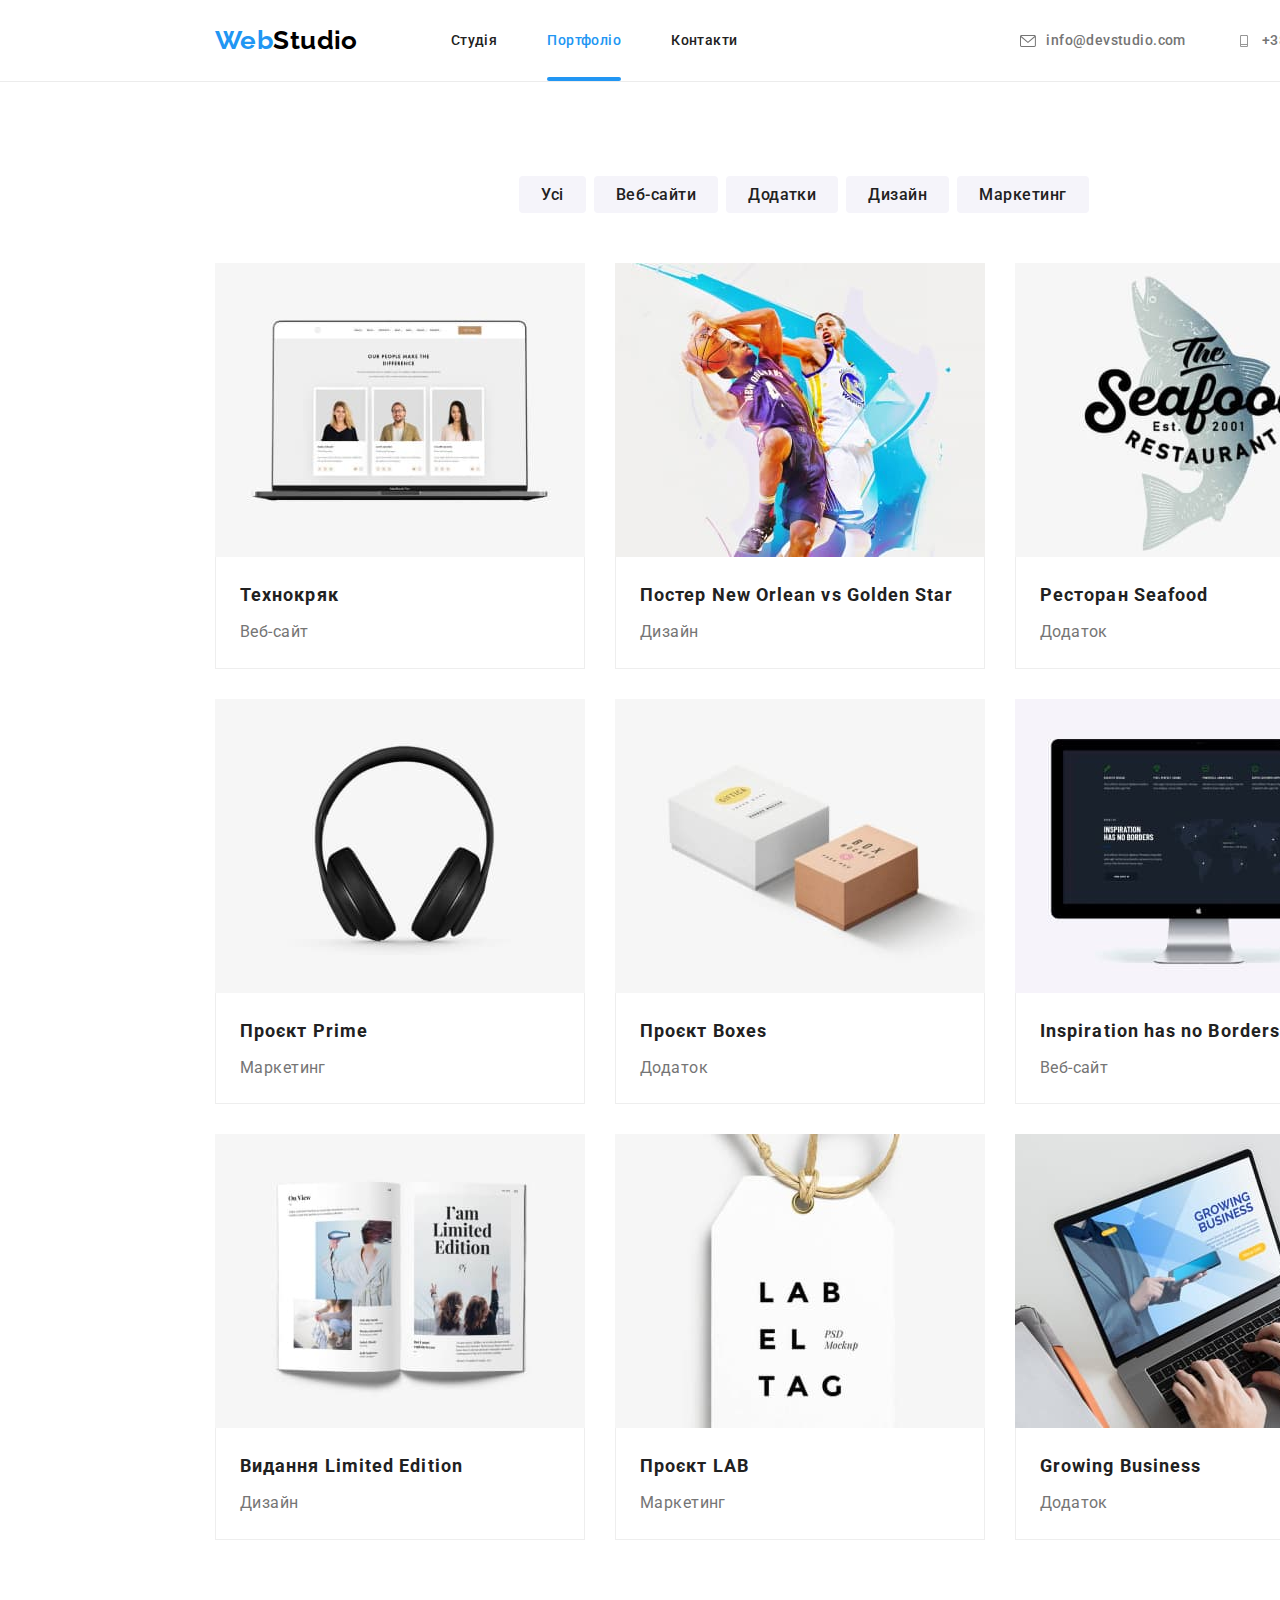
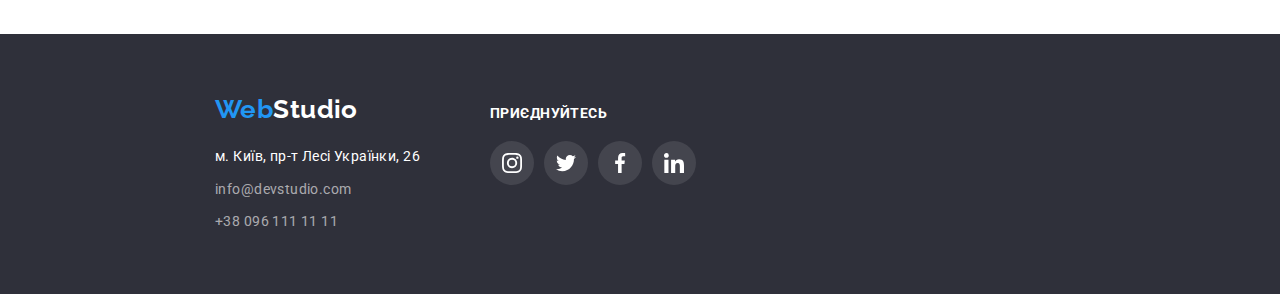
==== portfolio.html @ 66ec5fab "розмітив форму "замовити послугу"" ====
<!DOCTYPE html>
<html lang="uk">
  <head>
    <meta charset="UTF-8" />
    <meta http-equiv="X-UA-Compatible" content="IE=edge" />
    <meta name="viewport" content="width=device-width, initial-scale=1.0" />
    <title>Портфоліо</title>
    <link rel="preconnect" href="https://fonts.googleapis.com" />
    <link rel="preconnect" href="https://fonts.gstatic.com" crossorigin />
    <link href="https://fonts.googleapis.com/css2?family=Raleway:wght@700&family=Roboto:wght@400;500;700;900&display=swap"
      rel="stylesheet" >
      <link rel="stylesheet" href="https://cdnjs.cloudflare.com/ajax/libs/modern-normalize/1.1.0/modern-normalize.min.css">
    <link rel="stylesheet" href="./css/style.css" />
  </head>
  <body>
    <header class="header">
      <div class="container main-nav">
        <nav class="main-nav">
          <a href="./index.html" class="logo" lang="en"
            ><span class="web">Web</span>Studio</a
          >
          <ul class="menu">
            <li class="item">
              <a href="./index.html" class="link">Студія</a>
            </li>
            <li class="item">
              <a href="./portfolio.html" class="link current">Портфоліо</a>
            </li>
            <li class="item"><a href="" class="link">Контакти</a></li>
          </ul>
        </nav>
        <ul class="contact-header">
          <li class="item mail">
            <a href="mailto:info@devstudio.com" class="link"
              >
              <svg class="cont">
                <use href="./images/icons.svg#icon-mail"></use>
              </svg>
              info@devstudio.com</a
            >
          </li>
          <li class="item tel">
            <a href="tel:+380961111111" class="link"> <svg class="cont">
              <use href="./images/icons.svg#icon-tel"></use>
            </svg>+38 096 111 11 11</a>
          </li>
        </ul>
      </div>
    </header>
    <main>
      <section class="section">
      <h1 class="none">список карток</h1>
      <div class="container">
        <ul class="filtrs">
          <li><button type="button" class="button">Усі</button></li>
          <li><button type="button" class="button">Веб-сайти</button></li>
          <li><button type="button" class="button">Додатки</button></li>
          <li><button type="button" class="button">Дизайн</button></li>
          <li><button type="button" class="button">Маркетинг</button></li>
        </ul>
      </div>
        <div class="container">
          <ul class="list-filters">
            <li class="list-card">
              <a href="" class="card">
                  <div class="img-box">
                    <img src="./images/krayk.jpg" alt="Технокряк" width="370" />
                  <div class="card-overlay">
                    <p class="hover-text">Ресурс пропонує комплексні пропозиції з різним рівнем функціоналу та сервісів. Все це дозволить відвідувачу отримати вичерпні відомості про компанію чи приватну особу.</p>
                  </div>
                  </div>
                <div class="cards">
                  <h2 class="service-name">Технокряк</h2>
                <p class="service-type">Веб-сайт</p>
                </div>
              </a>
            </li>
            <li class="list-card">
              <a href="" class="card">
                <div class="img-box">
                <img src="./images/poster.jpg" 
                alt="Постер" width="370" />
                <div class="card-overlay">
                <p class="hover-text">Ресурс пропонує комплексні пропозиції з різним рівнем функціоналу та сервісів. Все це дозволить відвідувачу отримати вичерпні відомості про компанію чи приватну особу.</p>
              </div>
            </div>
                <div class="cards">
                  <h2 class="service-name">
                    Постер <span lang="en">New Orlean vs Golden Star</span>
                  </h2>
                  <p class="service-type">Дизайн</p>
                </div>
              </a>
            </li>
            <li class="list-card">
              <a href="" class="card">
                <div class="img-box">
                <img src="./images/seafoot.jpg" alt="ресторан" width="370" />
                <div class="card-overlay">
                <p class="hover-text">Ресурс пропонує комплексні пропозиції з різним рівнем функціоналу та сервісів. Все це дозволить відвідувачу отримати вичерпні відомості про компанію чи приватну особу.</p>
              </div>
            </div>
                <div class="cards">
                  <h2 class="service-name">
                    Ресторан <span lang="en">Seafood</span>
                  </h2>
                  <p class="service-type">Додаток</p>
                </div>
              </a>
            </li>
            <li class="list-card">
              <a href="" class="card">
                <div class="img-box">
                <img src="./images/prime.jpg" alt="проєкти" width="370" />
                <div class="card-overlay">
                <p class="hover-text">Ресурс пропонує комплексні пропозиції з різним рівнем функціоналу та сервісів. Все це дозволить відвідувачу отримати вичерпні відомості про компанію чи приватну особу.</p>
              </div>
            </div>
                <div class="cards">
                  <h2 class="service-name">Проєкт <span lang="en">Prime</span></h2>
                <p class="service-type">Маркетинг</p>
                </div>
              </a>
            </li>
            <li class="list-card">
              <a href="" class="card">
                <div class="img-box">
                <img src="./images/boxes.jpg" alt="додатки" width="370" />
                <div class="card-overlay">
                <p class="hover-text">Ресурс пропонує комплексні пропозиції з різним рівнем функціоналу та сервісів. Все це дозволить відвідувачу отримати вичерпні відомості про компанію чи приватну особу.</p>
              </div>
            </div>
                <div class="cards">
                  <h2 class="service-name">Проєкт <span lang="en">Boxes</span></h2>
                <p class="service-type">Додаток</p>
                </div>
              </a>
            </li>
            <li class="list-card">
              <a href="" class="card">
                <div class="img-box">
                <img src="./images/inspiration.jpg" alt="веб-сайти" width="370" />
                <div class="card-overlay">
                <p class="hover-text">Ресурс пропонує комплексні пропозиції з різним рівнем функціоналу та сервісів. Все це дозволить відвідувачу отримати вичерпні відомості про компанію чи приватну особу.</p>
              </div>
            </div>
                <div class="cards">
                  <h2 class="service-name">
                    <span lang="en">Inspiration has no Borders</span>
                  </h2>
                  <p class="service-type">Веб-сайт</p>
                </div>
              </a>
            </li>
            <li class="list-card">
              <a href="" class="card">
                <div class="img-box">
                <img src="./images/limited.jpg" alt="видання" width="370" />
                <div class="card-overlay">
                <p class="hover-text">Ресурс пропонує комплексні пропозиції з різним рівнем функціоналу та сервісів. Все це дозволить відвідувачу отримати вичерпні відомості про компанію чи приватну особу.</p>
              </div>
            </div>
                <div class="cards">
                  <h2 class="service-name">
                    Видання <span lang="en">Limited Edition</span>
                  </h2>
                  <p class="service-type">Дизайн</p>
                </div>
              </a>
            </li>
            <li class="list-card">
              <a href="" class="card">
                <div class="img-box">
                <img src="./images/lab.jpg" alt="маркетинг" width="370" />
                <div class="card-overlay">
                <p class="hover-text">Ресурс пропонує комплексні пропозиції з різним рівнем функціоналу та сервісів. Все це дозволить відвідувачу отримати вичерпні відомості про компанію чи приватну особу.</p>
              </div>
            </div>
                <div class="cards">
                  <h2 class="service-name">Проєкт <span lang="en">LAB</span></h2>
                <p class="service-type">Маркетинг</p>
                </div>
              </a>
            </li>
            <li class="list-card">
              <a href="" class="card">
                <div class="img-box">
                <img src="./images/growing.jpg" alt="додаток" width="370" />
                <div class="card-overlay">
                <p class="hover-text">Ресурс пропонує комплексні пропозиції з різним рівнем функціоналу та сервісів. Все це дозволить відвідувачу отримати вичерпні відомості про компанію чи приватну особу.</p>
              </div>
            </div>
                <div class="cards">
                  <h2 class="service-name">
                    <span lang="en">Growing Business</span>
                  </h2>
                  <p class="service-type">Додаток</p>
                </div>
              </a>
            </li>            
          </ul>
        </div>
      </section>
    </main>
    <footer class="footer">
      <div class="container footer-container">
        <div>
        <a href="./index.html" lang="en" class="logo-footer"
          ><span class="web">Web</span>Studio</a
        >
        <address>
          <ul class="contact-footer">
            <li class="address">
              <a
                href="https://www.google.com/maps/d/viewer?hl=ru&ie=UTF8&msa=0&ll=50.43647800000004%2C30.527334000000003&spn=0%2C0&source=embed&mid=1IC2cPqot0qdUVytNvd6RFveTOpM&z=17"
                target="_blank"
                rel="noreferrer noopener"
                class="link address"
                >м. Київ, пр-т Лесі Українки, 26</a
              >
            </li>
            <li class="address">
              <a href="mailto:info@devstudio.com" class="link"
                >info@devstudio.com</a
              >
            </li>
            <li>
              <a href="tel:+380961111111" class="link last"
                >+38 096 111 11 11</a
              >
            </li>
          </ul>
        </address>
      </div>
        <div class="social-footer"><p class="join">приєднуйтесь</p>
        <ul class="social-sites-footer">
          <li class="soc">
            <a href="https://www.instagram.com/" target="_blank" rel="noreferrer noopener"  class="social-sites-link">        
              <svg class="social-icon">
                <use href="./images/icons.svg#icon-instagram"></use>
              </svg>
          </a>
          </li>
          <li class="soc">
            <a href="https://twitter.com/?lang=ru" target="_blank" rel="noreferrer noopener" class="social-sites-link">
              <svg class="social-icon">
                <use href="./images/icons.svg#icon-twitter"></use>
              </svg>
            </a>
          </li>
          <li class="soc">
            <a href="https://uk-ua.facebook.com/" target="_blank" rel="noreferrer noopener" class="social-sites-link">
              <svg class="social-icon">
                <use href="./images/icons.svg#icon-facebook"></use>
              </svg>
            </a>
          </li>
          <li class="soc">
            <a href="https://ua.linkedin.com/" target="_blank" rel="noreferrer noopener" class="social-sites-link">
              <svg class="social-icon">
                <use href="./images/icons.svg#icon-linkedin"></use>
              </svg>
            </a>
          </li>
        </ul>
        </div>
      </div>
    </footer>
  </body>
</html>
---- css/style.css ----
/* font-family: 'Oleo Script', cursive;
font-family: 'Raleway', sans-serif;
font-family: 'Roboto', sans-serif; */
:root {
  --logo-color: #000000;
  --primary-text-color: #757575;
  --title-text-color: #212121;
  --accent-color: #2196f3;
  --header-bg-color: #ffffff;
  --primary-bg-color: #f5f5f5;
  --secondary-bg-color: #f5f4fa;
  --hero-bg-color: #2f303a;
  --contact-footer-color: rgba(255, 255, 255, 0.6);
  --color-button-filters: rgba(33, 33, 33, 1);
  --border-header-color: rgba(236, 236, 236, 1);
}

body {
  font-family: 'Roboto', sans-serif;
  font-size: 14px;
  line-height: 1.2;
  letter-spacing: 0.03em;
  color: var(--primary-text-color);
  background-color: var(--header-bg-color);
}

h1,
h2,
h3,
h4,
h5,
h6 {
  margin: 0;
}

img {
  display: block;
  max-width: 100%;
  height: auto;
}
/* прибираємо зайвий заголовок з головної сторінки */
.none {
    position: absolute;
    width: 1px;
    height: 1px;
    margin: -1px;
    border: 0;
    padding: 0;
    clip: rect(0 0 0 0);
    overflow: hidden;
  }

ul {
  margin: 0;
  padding: 0;
  list-style: none;
}

a {
  text-decoration: none;
}

/* хедер */

.header {
  width: 1600px;
  margin: 0 auto;
  border-bottom: 1px solid var(--border-header-color);
}

.logo {
  display: block;
  margin-left: 0;
  margin-right: 93px;

  font-family: 'Raleway', sans-serif;
  font-weight: 700;
  font-size: 26px;
  color: var(--logo-color);
}

.web {
  color: var(--accent-color);
}

/* меню */

.link.current {
  color: var(--accent-color);
}

.menu {
  display: flex;
}

.main-nav {
  display: flex;
  align-items: center;
}

.link.current::after {
  content: '';

  position: absolute;
  left: 0;
  bottom: 0;
  display: inline-block;
  width: 100%;
  height: 4px;
  border-radius: 2px;
  background-color: var(--accent-color);
}

.menu li + li {
  margin-left: 50px;
}

/* .menu li:not(:last-child) {
  margin-right: 50px;
} */
/* .menu li {
  margin-right: 50px;
}
.menu li:last-child {
  margin-right: 0;
} */

.menu a {
  position: relative;
  display: block;
  padding-top: 32px;
  padding-bottom: 32px;
  font-weight: 500;
  color: var(--title-text-color);

  transition: color 250ms cubic-bezier(0.4, 0, 0.2, 1);
}

.menu .link:hover,
.menu .link:focus {
  color: var(--accent-color);
}

/* контакти хедера*/

.contact-header {
  display: flex;
  margin-left: auto; 
}

.contact-header .item {
  color: #757575;
}

.contact-header .item + .item {
  margin-left: 50px;
}

.contact-header .link {
  width: 100%;
  display: flex;
  align-items: center;
  font-weight: 500;
  color: currentColor;

  transition: color 250ms cubic-bezier(0.4, 0, 0.2, 1);
}

.mail {
  height: 16px;
}

.tel {
  height: 16px;
}

.cont {
  width: 16px;
  height: 12px;
  margin-right: 10px;
  fill: currentColor;
  transition: fill 250ms cubic-bezier(0.4, 0, 0.2, 1);
}

.cont:hover,
.cont:focus {
  fill: var(--accent-color);
}

.contact-header .link:hover,
.contact-header .link:focus {
  color: var(--accent-color);
}

/* main */

/* секції */

.section {
  min-width: 1600px;
  padding-top: 94px;
  padding-bottom: 94px;
}

/* герой */

.hero {
  display: flex;
  margin-left: auto;
  margin-right: auto;
  padding-top: 200px;
  padding-bottom: 200px;
  width: 1600px;
  min-height: 600px;
  background-image: linear-gradient(
    to right,
    rgba(47, 48, 58, 0.4),
    rgba(47, 48, 58, 0.4)
  ), url(../images/fon-hero.jpg);
  background-color: rgba(196, 196, 196, 1);
}

.hero-title {
  margin-left: auto;
  margin-right: auto;
  width: 696px;
  font-weight: 900;
  font-size: 44px;
  line-height: 1.4;
  letter-spacing: 0.06em;
  color: var(--header-bg-color);
  text-align: center;
  text-transform: uppercase;
}

.hero-button {
  display: block;
  min-width: 216px;
  height: 50px;
  margin-top: 30px;
  margin-left: auto;
  margin-right: auto;
  padding: 0;
  border-radius: 4px;
  border: none;

  cursor: pointer;

  font-weight: 700;
  font-size: 16px;
  line-height: 1.9;
  letter-spacing: 0.06em;
  text-align: center;
  color: var(--header-bg-color);
  background-color: var(--accent-color);
}

.hero-button:hover,
.hero-button:focus {
  width: 216px;
  height: 50px;
  margin-left: auto;
  margin-right: auto;
  margin-top: 30px;
}

/* Наші плюси */

.section.plus {
  padding-bottom: 0;
}

.pluses {
  display: flex;
  justify-content: center;
}

.pluses-box {
  width: 270px;
}

.pluses-box + .pluses-box {
  margin-left: 30px;
}

.section-studia .title {
  margin-top: 0;
  margin-bottom: 50px;
  font-weight: 700;
  font-size: 36px;
  text-align: center;
  color: var(--title-text-color);
}

.small-title {
  margin-top: 0;
  margin-bottom: 0;
  font-weight: 700;
  font-size: 14px;
  text-transform: uppercase;
  color: var(--title-text-color);
}

.text {
  margin-top: 10px;
  margin-bottom: 0;
  line-height: 1.7;
}

/* чим ми займаємося */

.work .list {
  display: flex;
  justify-content: center;
  margin-top: 50px;
}

.list li + li {
  margin-left: 30px;
}
/* наша команда */

.section-team {
  width: 1600px;
  margin: 0 auto;
  min-height: 708px;
}

.section-team {
  background-color: var(--secondary-bg-color);
}

.listed {
  background-color: var(--header-bg-color);
}

.team-list {
  padding-top: 30px;
  padding-bottom: 30px;
}

.social-sites li {
  width: 44px;
  height: 44px;
  background-color: var(--header-bg-color);
}

.social-sites li:not(:last-child) {
  margin-right: 10px;
}

.team {
  display: flex;
  justify-content: center;
}

.team .listed + .listed {
  margin-left: 30px;
}
.name {
  margin-bottom: 0;
  font-weight: 500;
  font-size: 16px;
  text-align: center;
  color: var(--title-text-color);
}

.job {
  margin-top: 10px;
  margin-bottom: 16px;
  font-size: 16px;
  text-align: center;
}

/* футер */

.footer {
  width: 1600px;
  min-height: 252px;

  padding-top: 60px;
  padding-bottom: 60px;
  margin: 0 auto;

  background-color: var(--hero-bg-color);
}

.logo-footer {
  display: inline-block;
  margin-bottom: 20px;

  font-family: 'Raleway', sans-serif;
  font-weight: 700;
  font-size: 26px;
  color: var(--header-bg-color);
}

.contact-footer .address {
  margin-bottom: 9px;
}

.contact-footer .link {
  font-style: normal;
  line-height: 1.7;
  color: var(--contact-footer-color);
  transition: color 250ms cubic-bezier(0.4, 0, 0.2, 1);
}

.link.last {
  padding: 0;
}

.link.address {
  color: var(--header-bg-color);
}

.contact-footer .link:hover,
.contact-footer .link:focus {
  color: var(--accent-color);
}

/* портфоліо */

/* фільтри */

.filtrs {
  display: flex;
  justify-content: center;
}

.filtrs .button {
  margin-left: 8px;
  padding: 6px 22px;
  border-radius: 4px;
  border: none;

  font-family: 'Roboto', sans-serif;
  font-weight: 500;
  font-size: 16px;
  line-height: 1.6;
  letter-spacing: 0.03em;
  text-align: center;
  color: var(--color-button-filters);
  background-color: var(--secondary-bg-color);
  transition: color 250ms cubic-bezier(0.4, 0, 0.2, 1), background-color 250ms cubic-bezier(0.4, 0, 0.2, 1), box-shadow 250ms cubic-bezier(0.4, 0, 0.2, 1);
}

/* фільтри ховер і фокус */

.filtrs .button:hover,
.filtrs .button:focus {
  box-shadow: 0px 3px 1px rgba(0, 0, 0, 0.1), 0px 1px 2px rgba(0, 0, 0, 0.08),
    0px 2px 2px rgba(0, 0, 0, 0.12);
  color: var(--header-bg-color);
  background-color: var(--accent-color);
}

/* результат фільтра */

.list-filters {
  display: flex;
  flex-wrap: wrap;
  gap: 30px;
  margin-top: 50px;
}

/* .list-filters .list-card + .list-card {
  margin-left: 30px;
} */

.list-card {
  flex-basis: calc((100% - 60px) / 3);
}

.card:hover,
.card:focus {
  box-shadow: 0px 1px 1px rgba(0, 0, 0, 0.12), 0px 4px 4px rgba(0, 0, 0, 0.06), 1px 4px 6px rgba(0, 0, 0, 0.16);
}

.cards {
  padding: 20px 24px;
  background-color: var(--header-bg-color);
  border-left: 1px solid #eeeeee;
  border-right: 1px solid #eeeeee;
  border-bottom: 1px solid #eeeeee;
}

.card {
  display: block;

  transition: box-shadow 250ms cubic-bezier(0.4, 0, 0.2, 1);
}

.card .service-name {
  margin-top: 0;
  margin-bottom: 4px;
  font-weight: 700;
  font-size: 18px;
  line-height: 2;
  letter-spacing: 00.06em;
  color: var(--title-text-color);
}

.service-type {
  margin-top: 0;
  margin-bottom: 0;
  font-size: 16px;
  line-height: 1.9;
  color: var(--primary-text-color);
}

/* контейнери */

.container {
  padding: 0 15px;
  margin-left: auto;
  margin-right: auto;
  width: 1200px;
}

/* стилізація іконок секції плюси */

.icon-pluses-box {
  width: 270px;
  height: 120px;
  margin-bottom: 30px;
  display: flex;
  justify-content: center;
  align-items: center;
  background-color: var(--secondary-bg-color);
  border-radius: 4px;
  /* outline: 1px red solid; */
}

.icon-pluses {
  width: 70px;
  height: 70px;
}
/* 
.mail {
display: flex;
}
.mail-icon {
  width: 16px;
  height: 12px;
} */

/* посилання на соціальні сайти .svg */
.social-sites {
  display: flex;
  justify-content: center;

}

.social-sites-link {
  display: flex;
  width: 100%;
  height: 100%;
  justify-content: center;
  align-items: center;
  border-radius: 50%;
  color: #afb1b8;

  transition: color 250ms cubic-bezier(0.4, 0, 0.2, 1), background-color 250ms cubic-bezier(0.4, 0, 0.2, 1);
  /* outline: 1px solid green; */
}

.social-sites-link:not(:last-child) {
  margin-right: 10px;
}

.social-icon {
  width: 20px;
  height: 20px;
  fill: currentColor;
  transition: fill 250ms cubic-bezier(0.4, 0, 0.2, 1);
}

.social-sites-link:hover,
.social-sites-link:focus {
  color: var(--header-bg-color);
  background-color: var(--accent-color);
}
.social-icon:hover,
.social-icon:focus {
  fill: currentColor;
}

/* icons clients */

.clients-list {
  display: flex;
  justify-content: center;
}

.client-list {
  width: 170px;
  height: 92px;
}

.client-list:not(:last-child) {
  margin-right: 30px;
}

.clients-link {
  width: 100%;
  height: 100%;

  display: flex;
  justify-content: center;
  align-items: center;
  border: 1px solid #AFB1B8;
  border-radius: 4px;
  color: #afb1b8;

  transition: color 250ms cubic-bezier(0.4, 0, 0.2, 1), border-color 250ms cubic-bezier(0.4, 0, 0.2, 1);
}

.clients-icon {
  width: 106px;
  height: 60px;
  fill: currentColor;

  transition: fill 250ms cubic-bezier(0.4, 0, 0.2, 1);
}

.clients-link:hover,
.clients-link:focus {
  color: var(--accent-color);
  border-color: var(--accent-color);
}

.clients-icon:hover,
.clients-icon:focus {
  fill: currentColor;
}

/* приєднуйтесь футер */

.join {
  margin-top: 0;
  margin-bottom: 20px;

  font-weight: 700;
  text-transform: uppercase;
  color: var(--header-bg-color);
}

.social-footer {
  margin-left: 70px;
}

.footer-container {
  display: flex;
  align-items: baseline;
}

.social-sites-footer {
  display: flex;
  justify-content: center;
}

.soc {
  width: 44px;
  height: 44px;
  margin-bottom: 0;
  border-radius: 50%;
  background-color: rgba(255, 255, 255, 0.1);
}

.soc:not(:last-child) {
  margin-right: 10px;
}

.soc .social-icon {
  fill: var(--header-bg-color);
}

/* ховер для карток "портфоліо"*/

.img-box {
  position: relative;
  overflow: hidden;
}

.card-overlay {
  position: absolute;
  width: 100%;
  height: 294px;
  top: 0;
  left: 0;  
  
  background-color: rgba(33, 150, 243, 0.9);

  transform: translateY(100%);
  transition: transform 250ms cubic-bezier(0.4, 0, 0.2, 1);
}

.hover-text {
  margin: 0;
  padding-top: 63px;
  padding-left: 24px;

  font-size: 18px;
  line-height: 1.5;
  color: var(--header-bg-color);
}

/* робимо видимими */

.card:hover .card-overlay,
.card:focus .card-overlay {
  transform: translateY(0);  
}

/* позиціонування секції "чим ми займаємось" */

.employment {
  position: relative;
}

.image-list {
  position: relative;
}

.image-list::before {
  content: '';

  display: inline-block;
  position: absolute;
  width: 100%;
  min-height: 70px;
  bottom: 0;
  background-color: rgba(47, 48, 58, 0.8);
}

.text-employment {
  position: absolute;
  width: 100%;
  min-height: 70px;

  display: flex;
  justify-content: center;
  align-items: center;
  margin: 0;
  padding: 0;
  bottom: 0;

  font-weight: 700;
  color: var(--header-bg-color);
  text-transform: uppercase;
  text-align: center;
}

/* модельне вікно */


.backdrop {
  position: fixed;
  top: 0;
  left: 0;
  z-index: 5;

  width: 100%;
  height: 100%;
  opacity: 1;
  background-color: rgba(0, 0, 0, 0.2);
  transition: opacity 250ms cubic-bezier(0.4, 0, 0.2, 1);
}

.backdrop.is-hidden {
  opacity: 0;
  pointer-events: none;
}

.backdrop.is-hidden .modal {
  transform: translate(-50%, -50%) scale(0);
}

.modal {
  position: absolute;
  top: 50%;
  left: 50%;

  min-width: 528px;
  min-height: 581px;  
  box-shadow: 0px 1px 3px rgba(0, 0, 0, 0.12), 0px 1px 1px rgba(0, 0, 0, 0.14), 0px 2px 1px rgba(0, 0, 0, 0.2);
  border-radius: 4px;

  background-color: var(--header-bg-color);

  transform: translate(-50%, -50%) scale(1);
  transition: transform 250ms cubic-bezier(0.4, 0, 0.2, 1);
}

.close-modal {
  position: absolute;
  display: inline-block;
  margin-left: 490px;
  margin-top: 8px;

  width: 30px;
  height: 30px;
  cursor: pointer;
  border: 1px solid rgba(0, 0, 0, 0.1);
  border-radius: 50%;

  background-color: var(--header-bg-color);
}

.close-icon {
  width: 18px;
  height: 18px;
}

textarea {
  resize: none;
}

.form {
  padding: 40px;
}

.form-title {
  margin: 0;
  margin-bottom: 12px;
  padding: 0;

  text-align: center;
  font-weight: 700;
  font-size: 20px;
  line-height: 1.15;
  color: var(--title-text-color);
}

.form-field {
  display: flex;
  flex-direction: column;

  font-size: 12px;
  line-height: 1.16;
  letter-spacing: 0.01em;
}

.policy {
  display: flex;
  flex-direction: row;
  margin-top: 20px;
  margin-bottom: 30px;

  font-size: 14px;
  line-height: 1.7;
  letter-spacing: 0.03em;
}

.condition {
  text-decoration: none;
  color: var(--accent-color);
}

.send {
  margin-left: auto;
  margin-right: auto;
  width: 200px;
  height: 50px;
  border-radius: 4px;

  font-weight: 700;
  font-size: 16px;
  line-height: 1.9;
  letter-spacing: 0.06em;

  color: var(--header-bg-color);
  background-color: var(--accent-color);
}

.form-label {
  margin-bottom: 4px;
}

.form-input {
  width: 100%;
  min-height: 40px;
  margin-bottom: 10px;

}
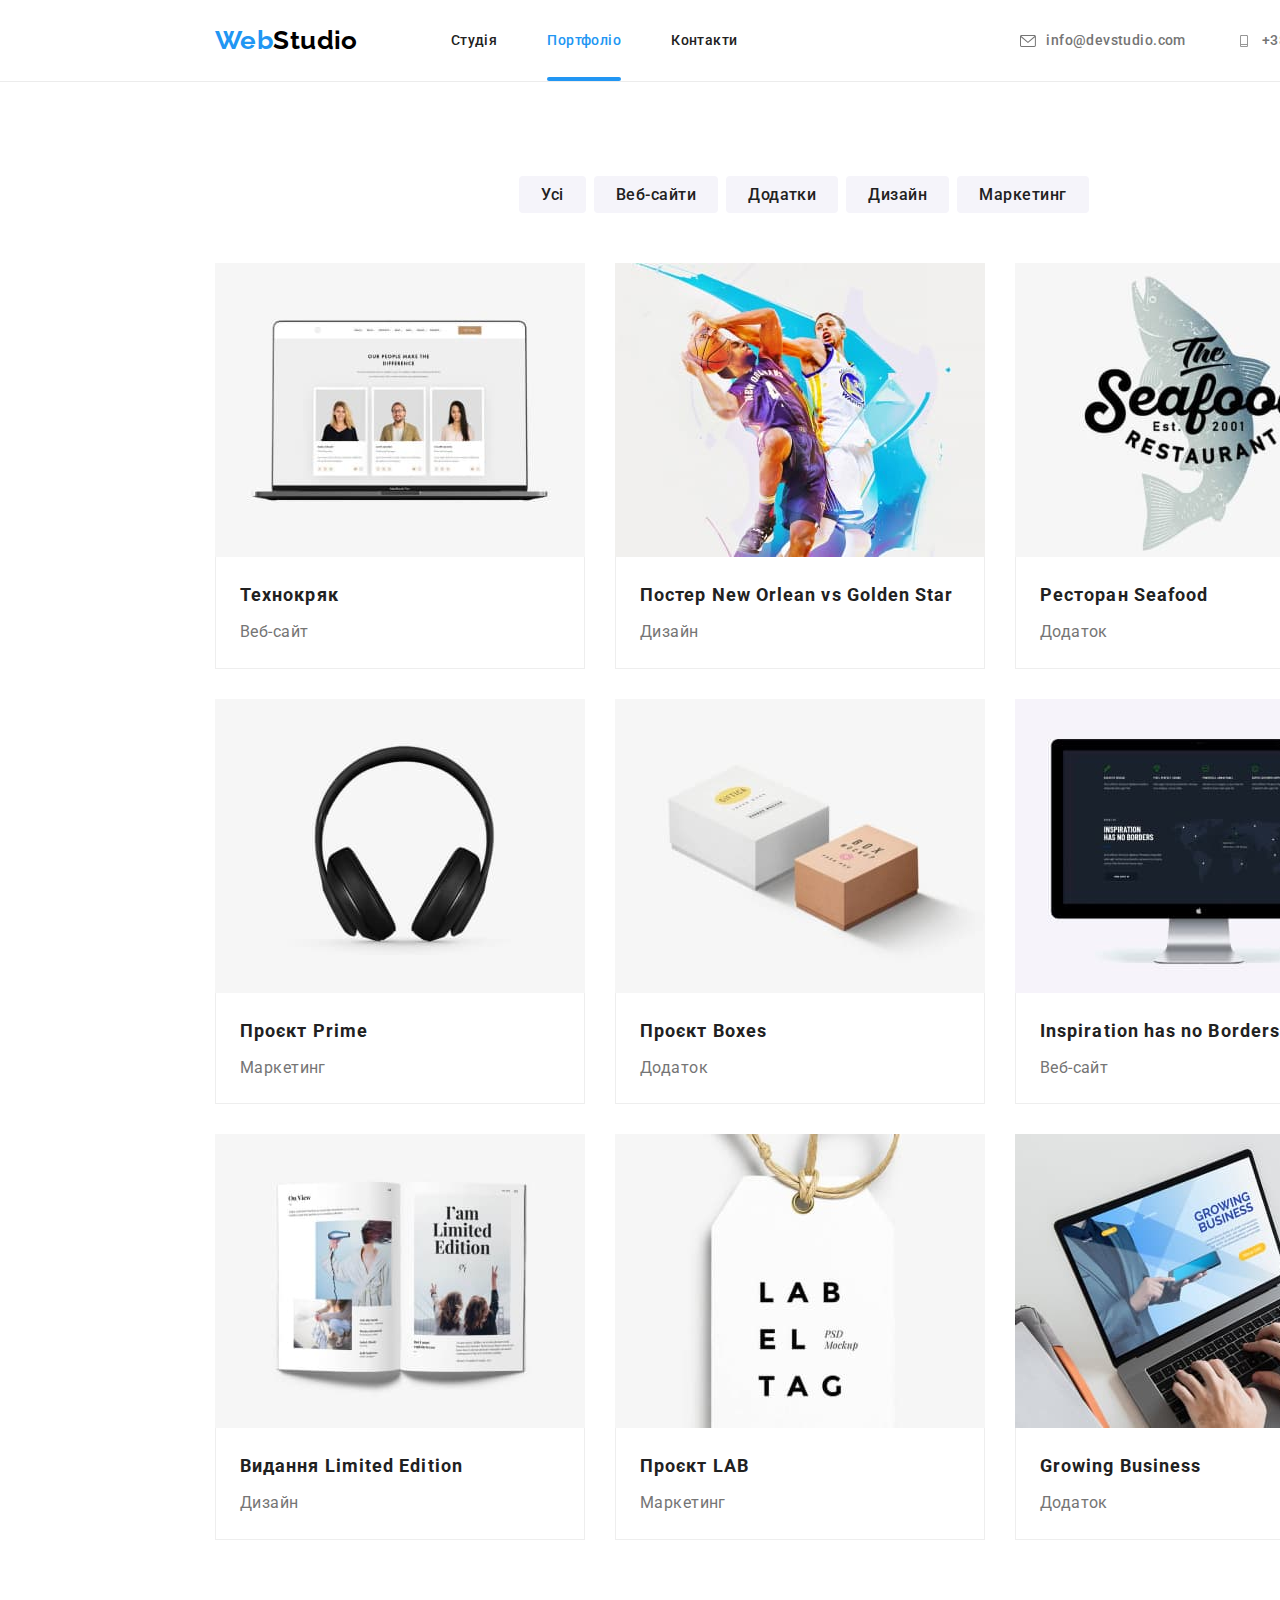
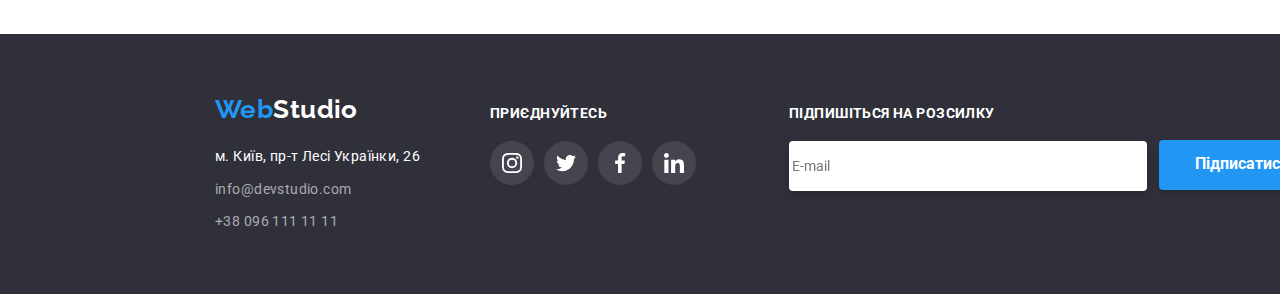
==== commit b42d227b: "розмітив форми в футері" ====
--- a/portfolio.html
+++ b/portfolio.html
@@ -264,7 +264,21 @@
           </li>
         </ul>
         </div>
-      </div>
+        <form class="subscribe-form">
+
+          <div class="sings">
+          <label class="subscribe-label" for="subscribe">Підпишіться на розсилку</label>
+          <input class="subscribe-input" type="text" name="subscribe" id="subscribe" placeholder="E-mail">
+        </div>
+  
+          <button class="subscribe-button" type="submit">
+            Підписатися
+          <svg class="icon-telegram">
+            <use href="./images/icons.svg#icon-telegram"></use>
+          </svg></button>
+        </form>
+      </div>
+      
     </footer>
   </body>
 </html>--- a/css/style.css
+++ b/css/style.css
@@ -794,10 +794,12 @@
 }
 
 .close-modal {
-  position: absolute;
-  display: inline-block;
+  display: flex;
+  justify-content: center;
+  align-items: center;
   margin-left: 490px;
-  margin-top: 8px;
+  margin-top: 8px;  
+  padding: 0;
 
   width: 30px;
   height: 30px;
@@ -818,7 +820,10 @@
 }
 
 .form {
-  padding: 40px;
+  padding-top: 2px;
+  padding-left: 40px;
+  padding-right: 40px;
+  padding-bottom: 40px;
 }
 
 .form-title {
@@ -883,4 +888,60 @@
   min-height: 40px;
   margin-bottom: 10px;
 
+}
+
+.subscribe-form {
+  display: flex;
+margin-left: 93px;
+}
+
+.subscribe-label {
+  margin-bottom: 20px;
+  text-transform: uppercase;
+  font-weight: 700;
+  color: var(--header-bg-color);
+}
+
+.subscribe-input {
+  width: 358px;
+  min-height: 50px;
+  margin-right: 12px;
+
+  border: 1px solid rgba(255, 255, 255, 0.3);filter: drop-shadow(0px 4px 4px rgba(0, 0, 0, 0.15));
+  border-radius: 4px;
+
+}
+
+.subscribe-button {
+  width: 200px;
+  height: 50px;
+  margin-top: 35px;
+  
+  display: flex;
+  justify-content: center;
+  align-items: center;
+  border: none;
+  background-color: var(--accent-color);
+  box-shadow: 0px 4px 4px rgba(0, 0, 0, 0.15);border-radius: 4px;
+
+  cursor: pointer;
+  font-weight: 700;
+  font-size: 16px;
+  line-height: 1.9;
+  color: var(--header-bg-color);
+}
+
+.sings {
+  display: flex;
+  flex-direction: column;
+}
+
+.icon-telegram {
+  margin-left: 10px;
+  margin-top: auto;
+  margin-bottom: auto;
+  width: 24px;
+  height: 24px;
+
+  fill: currentColor;
 }